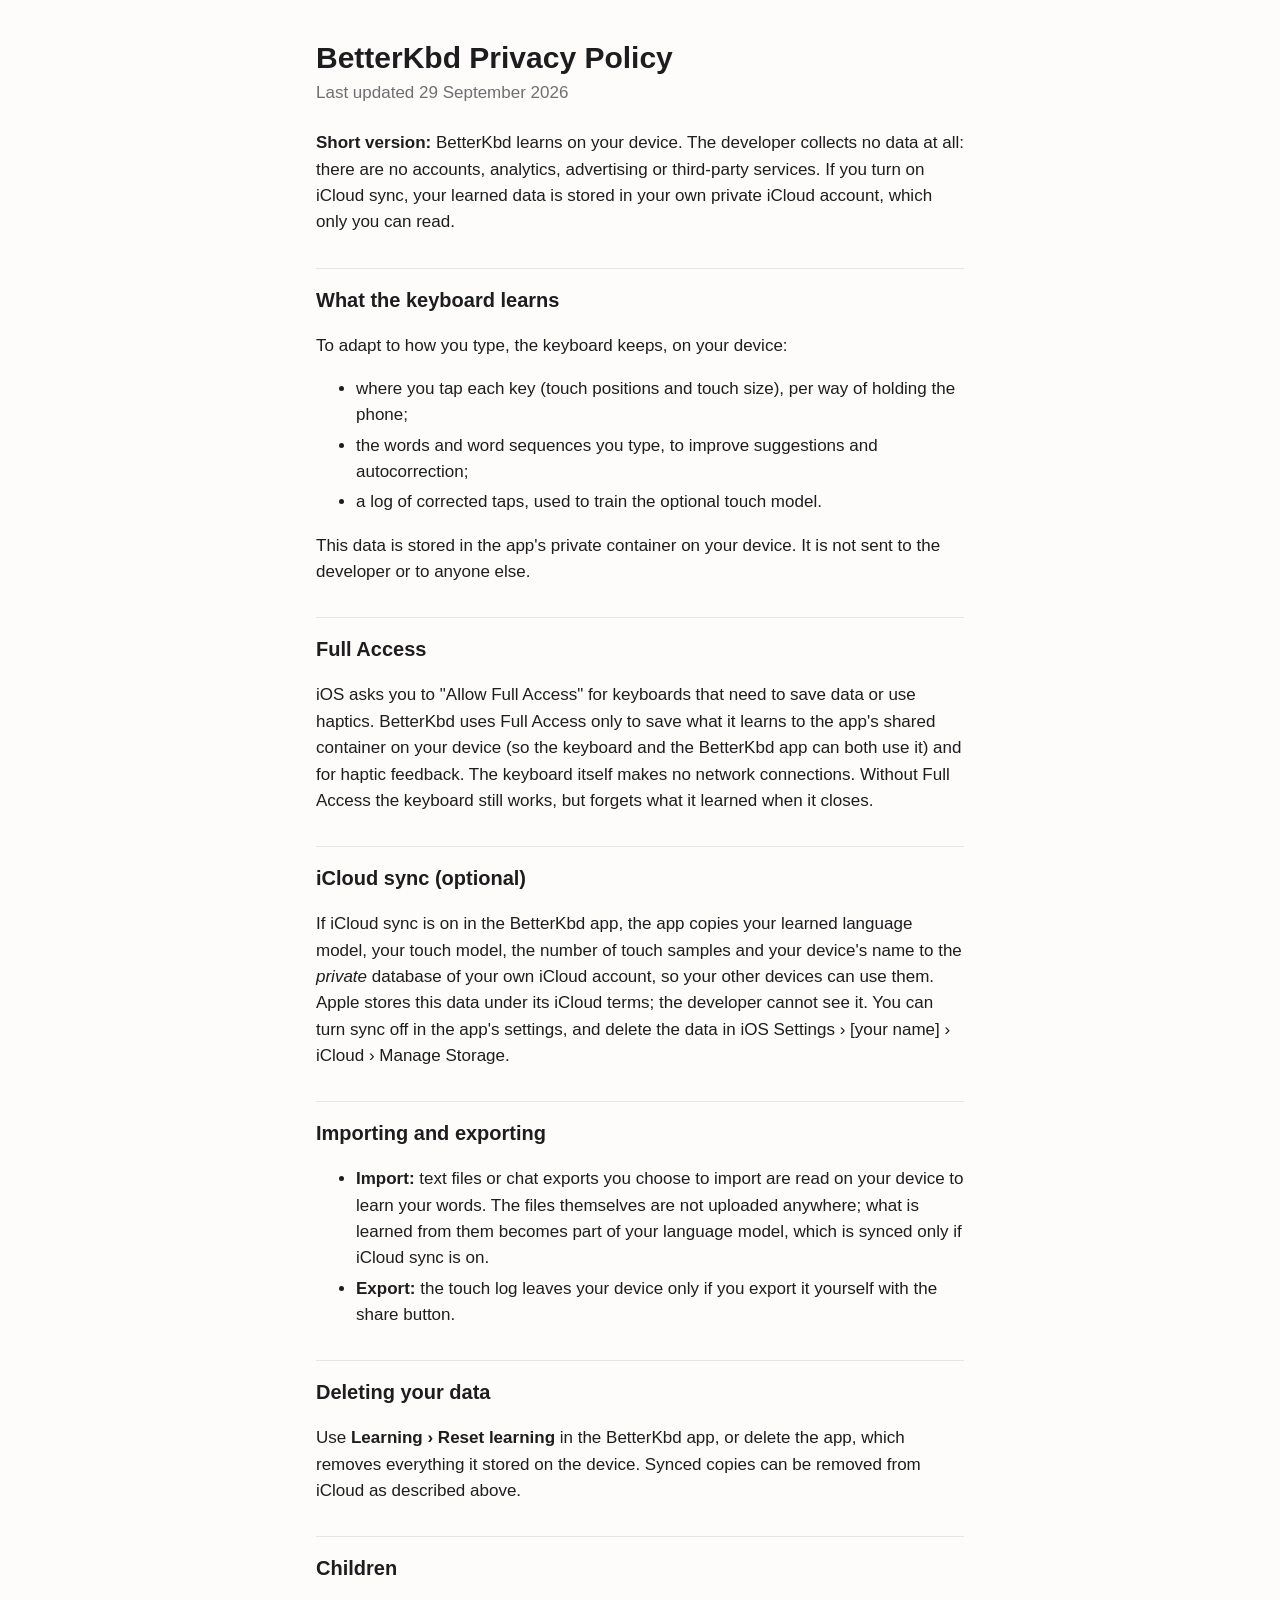
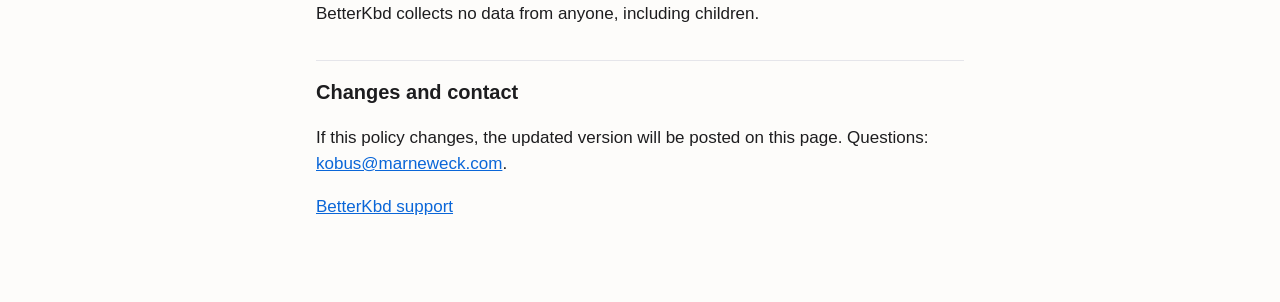
==== privacy.html @ a4695637 "App Store 1.1: listing text, privacy policy and support pages site/ is published on its own via the " ====
<!doctype html>
<html lang="en">
<head>
<meta charset="utf-8">
<meta name="viewport" content="width=device-width, initial-scale=1">
<title>BetterKbd Privacy Policy</title>
<link rel="stylesheet" href="style.css">
</head>
<body>
<main>
<h1>BetterKbd Privacy Policy</h1>
<p class="meta">Last updated 29 September 2026</p>

<p><strong>Short version:</strong> BetterKbd learns on your device. The developer
collects no data at all: there are no accounts, analytics, advertising or
third-party services. If you turn on iCloud sync, your learned data is stored in
your own private iCloud account, which only you can read.</p>

<h2>What the keyboard learns</h2>
<p>To adapt to how you type, the keyboard keeps, on your device:</p>
<ul>
  <li>where you tap each key (touch positions and touch size), per way of holding
  the phone;</li>
  <li>the words and word sequences you type, to improve suggestions and
  autocorrection;</li>
  <li>a log of corrected taps, used to train the optional touch model.</li>
</ul>
<p>This data is stored in the app's private container on your device. It is not
sent to the developer or to anyone else.</p>

<h2>Full Access</h2>
<p>iOS asks you to "Allow Full Access" for keyboards that need to save data or
use haptics. BetterKbd uses Full Access only to save what it learns to the
app's shared container on your device (so the keyboard and the BetterKbd app
can both use it) and for haptic feedback. The keyboard itself makes no network
connections. Without Full Access the keyboard still works, but forgets what it
learned when it closes.</p>

<h2>iCloud sync (optional)</h2>
<p>If iCloud sync is on in the BetterKbd app, the app copies your learned
language model, your touch model, the number of touch samples and your device's
name to the <em>private</em> database of your own iCloud account, so your other
devices can use them. Apple stores this data under its iCloud terms; the
developer cannot see it. You can turn sync off in the app's settings, and delete
the data in iOS Settings › [your name] › iCloud › Manage Storage.</p>

<h2>Importing and exporting</h2>
<ul>
  <li><strong>Import:</strong> text files or chat exports you choose to import are
  read on your device to learn your words. The files themselves are not uploaded
  anywhere; what is learned from them becomes part of your language model, which
  is synced only if iCloud sync is on.</li>
  <li><strong>Export:</strong> the touch log leaves your device only if you export
  it yourself with the share button.</li>
</ul>

<h2>Deleting your data</h2>
<p>Use <strong>Learning › Reset learning</strong> in the BetterKbd app, or delete the app, which removes
everything it stored on the device. Synced copies can be removed from iCloud as
described above.</p>

<h2>Children</h2>
<p>BetterKbd collects no data from anyone, including children.</p>

<h2>Changes and contact</h2>
<p>If this policy changes, the updated version will be posted on this page.
Questions: <a href="mailto:kobus@marneweck.com">kobus@marneweck.com</a>.</p>
<p><a href="index.html">BetterKbd support</a></p>
</main>
</body>
</html>
---- style.css ----
:root { --bg: #fdfcfa; --fg: #1d1d1f; --muted: #6e6e73; --link: #0a66d8; --rule: #e5e5ea; }
@media (prefers-color-scheme: dark) {
  :root { --bg: #111113; --fg: #f2f2f7; --muted: #a1a1a6; --link: #6aa9ff; --rule: #2c2c2e; }
}
* { box-sizing: border-box; }
body { margin: 0; background: var(--bg); color: var(--fg);
  font: 17px/1.55 -apple-system, BlinkMacSystemFont, "Segoe UI", Roboto, sans-serif; }
main { max-width: 680px; margin: 0 auto; padding: 40px 16px 64px; }
h1 { font-size: 30px; line-height: 1.2; margin: 0 0 4px; }
h2 { font-size: 20px; margin: 32px 0 8px; padding-top: 16px; border-top: 1px solid var(--rule); }
.meta { color: var(--muted); margin: 0 0 24px; }
a { color: var(--link); }
li { margin: 4px 0; }
.swatches { display: flex; gap: 8px; flex-wrap: wrap; padding: 0; list-style: none; }
.swatches li { padding: 4px 10px; border-radius: 6px; color: #1d1d1f; font-size: 15px; }
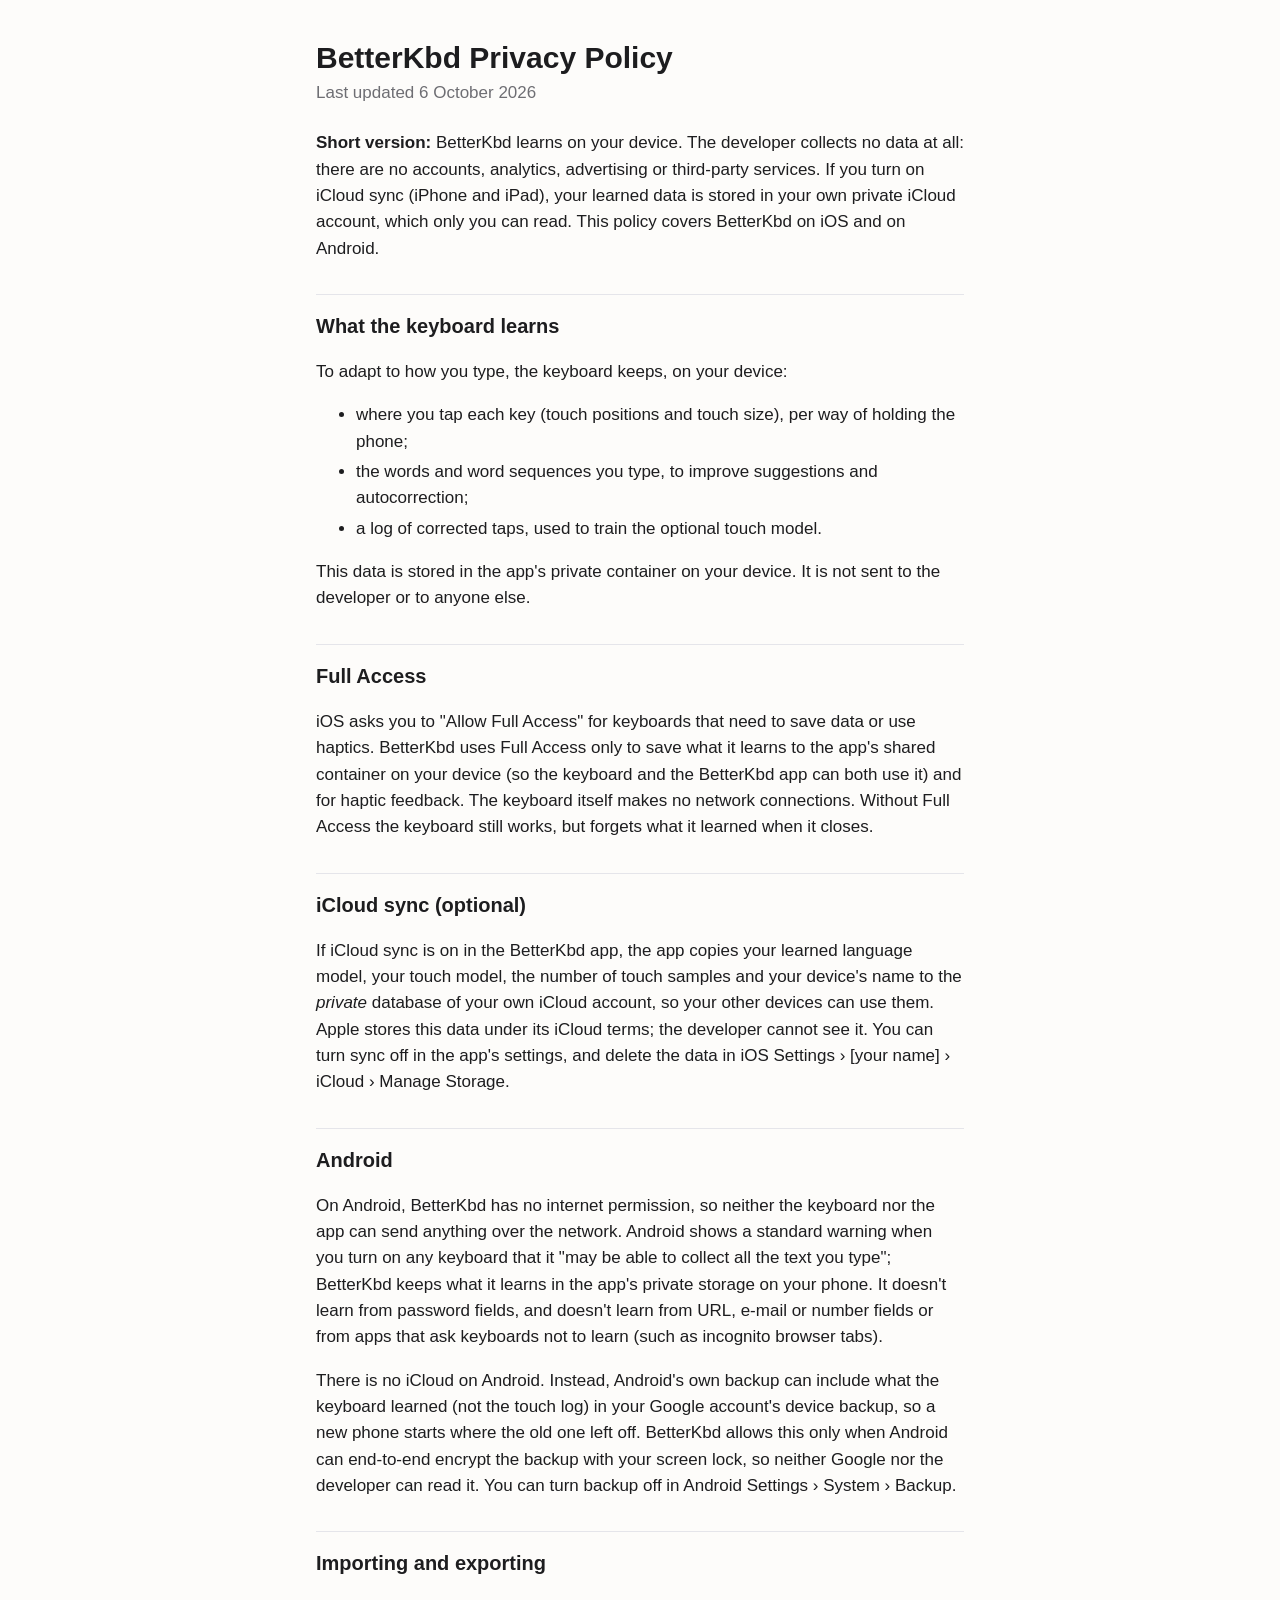
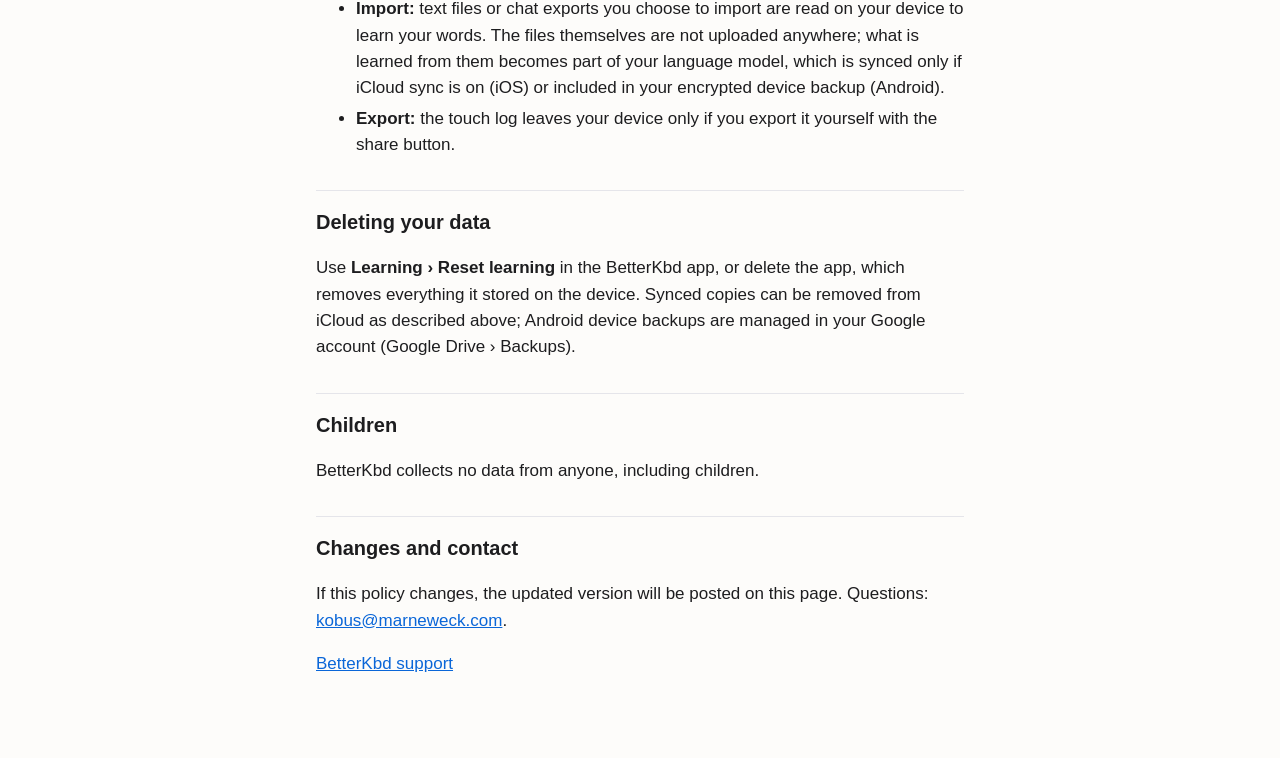
==== commit 3115247b: "Google Play listing and Data safety answers; Android in the privacy policy docs/PLAYSTORE.md: store " ====
--- a/privacy.html
+++ b/privacy.html
@@ -9,12 +9,13 @@
 <body>
 <main>
 <h1>BetterKbd Privacy Policy</h1>
-<p class="meta">Last updated 29 September 2026</p>
+<p class="meta">Last updated 6 October 2026</p>
 
 <p><strong>Short version:</strong> BetterKbd learns on your device. The developer
 collects no data at all: there are no accounts, analytics, advertising or
-third-party services. If you turn on iCloud sync, your learned data is stored in
-your own private iCloud account, which only you can read.</p>
+third-party services. If you turn on iCloud sync (iPhone and iPad), your learned
+data is stored in your own private iCloud account, which only you can read. This
+policy covers BetterKbd on iOS and on Android.</p>
 
 <h2>What the keyboard learns</h2>
 <p>To adapt to how you type, the keyboard keeps, on your device:</p>
@@ -44,12 +45,28 @@
 developer cannot see it. You can turn sync off in the app's settings, and delete
 the data in iOS Settings › [your name] › iCloud › Manage Storage.</p>
 
+<h2>Android</h2>
+<p>On Android, BetterKbd has no internet permission, so neither the keyboard nor
+the app can send anything over the network. Android shows a standard warning
+when you turn on any keyboard that it "may be able to collect all the text you
+type"; BetterKbd keeps what it learns in the app's private storage on your
+phone. It doesn't learn from password fields, and doesn't learn from URL,
+e-mail or number fields or from apps that ask keyboards not to learn (such as
+incognito browser tabs).</p>
+<p>There is no iCloud on Android. Instead, Android's own backup can include what
+the keyboard learned (not the touch log) in your Google account's device
+backup, so a new phone starts where the old one left off. BetterKbd allows this
+only when Android can end-to-end encrypt the backup with your screen lock, so
+neither Google nor the developer can read it. You can turn backup off in
+Android Settings › System › Backup.</p>
+
 <h2>Importing and exporting</h2>
 <ul>
   <li><strong>Import:</strong> text files or chat exports you choose to import are
   read on your device to learn your words. The files themselves are not uploaded
   anywhere; what is learned from them becomes part of your language model, which
-  is synced only if iCloud sync is on.</li>
+  is synced only if iCloud sync is on (iOS) or included in your encrypted
+  device backup (Android).</li>
   <li><strong>Export:</strong> the touch log leaves your device only if you export
   it yourself with the share button.</li>
 </ul>
@@ -57,7 +74,8 @@
 <h2>Deleting your data</h2>
 <p>Use <strong>Learning › Reset learning</strong> in the BetterKbd app, or delete the app, which removes
 everything it stored on the device. Synced copies can be removed from iCloud as
-described above.</p>
+described above; Android device backups are managed in your Google account
+(Google Drive › Backups).</p>
 
 <h2>Children</h2>
 <p>BetterKbd collects no data from anyone, including children.</p>
